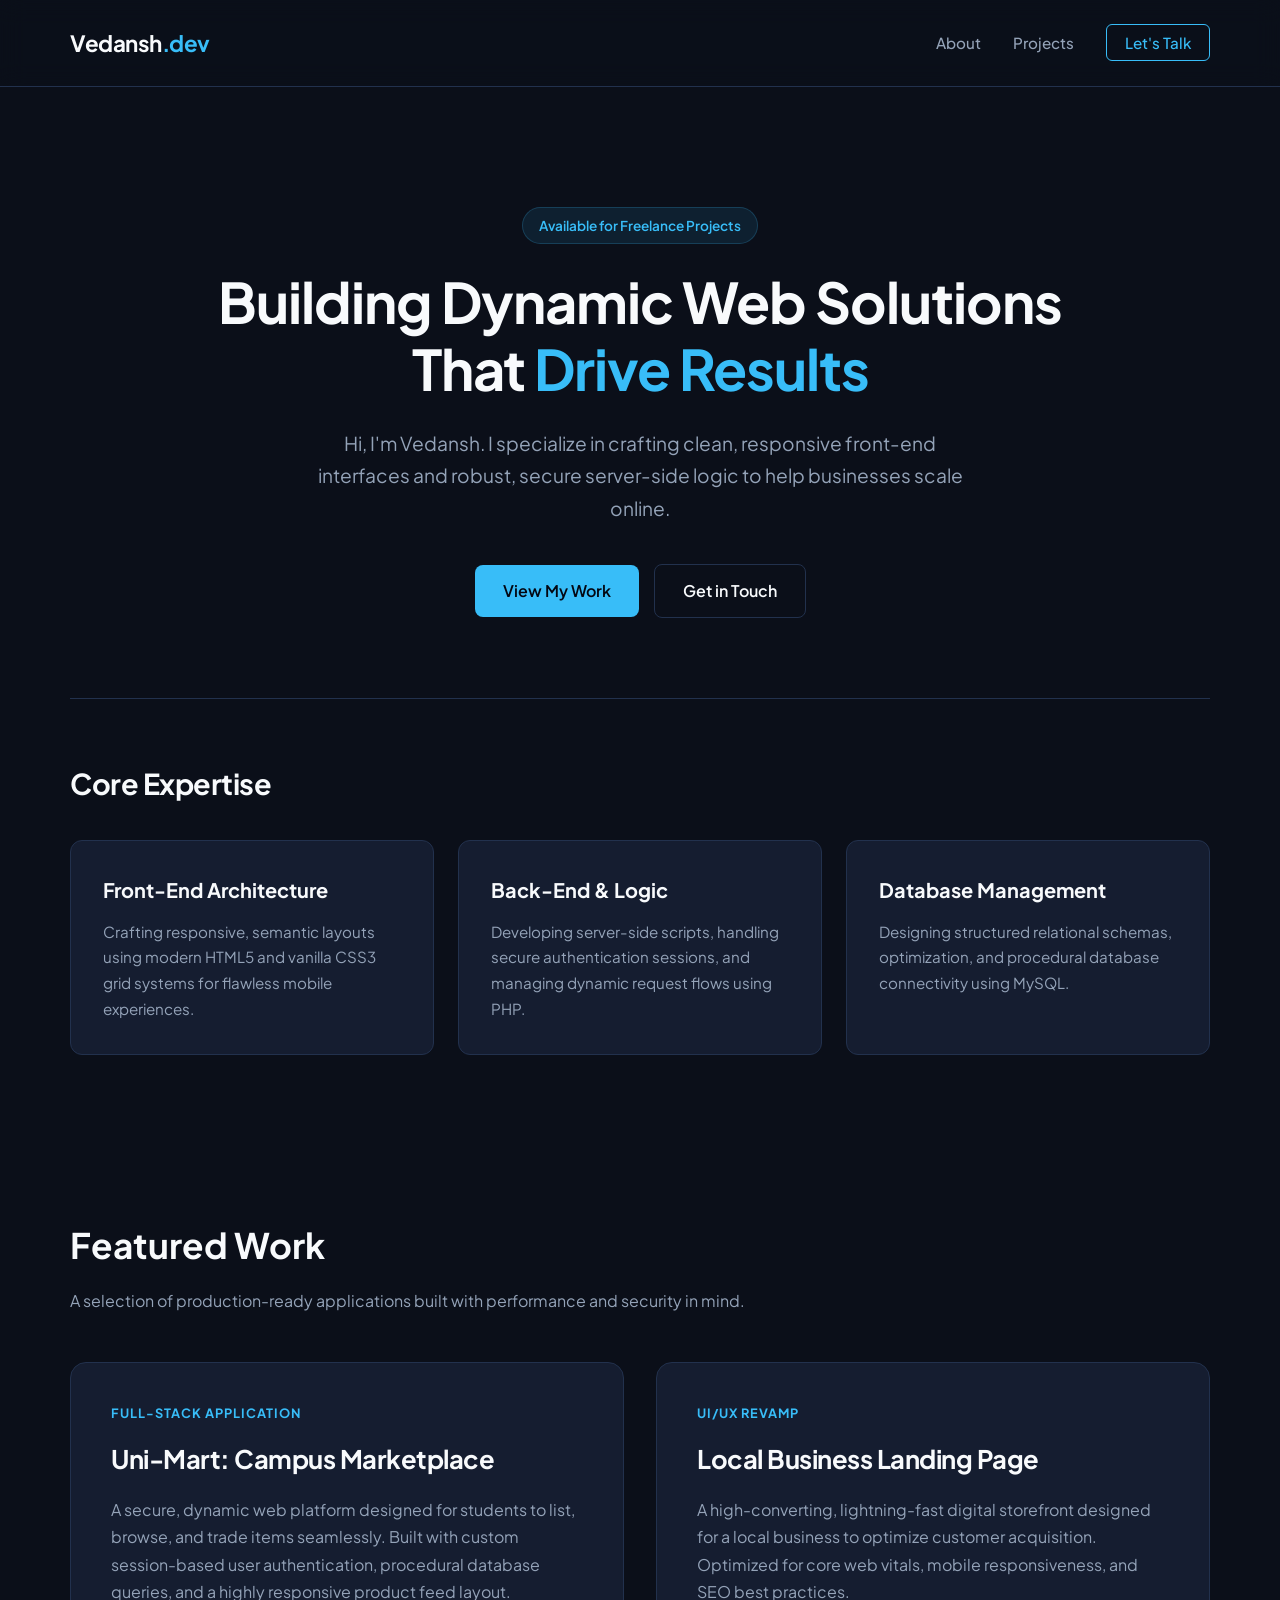
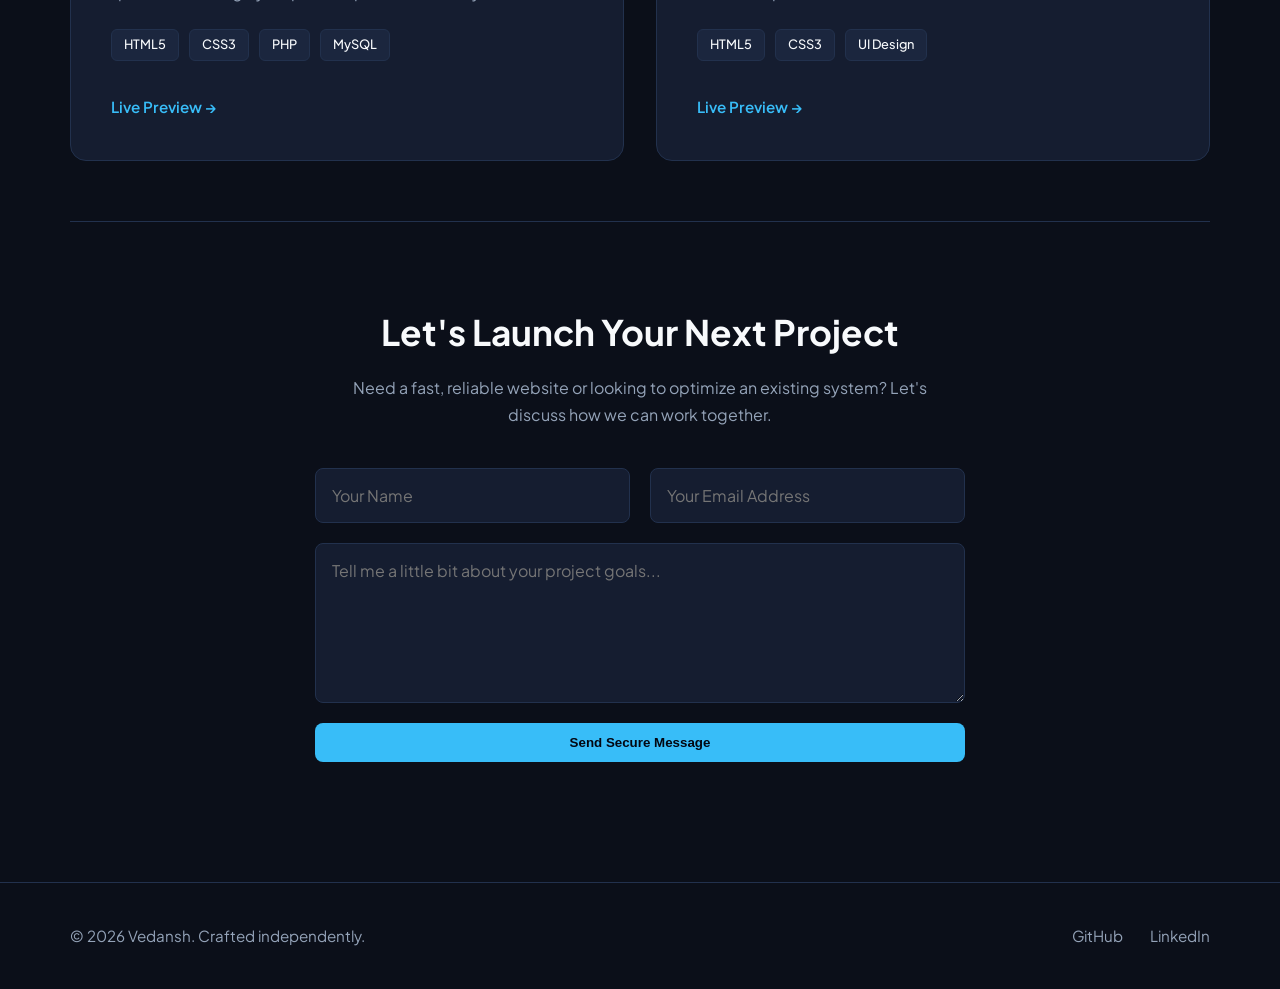
==== Portfolio/index.html @ 3596ebd5 "Initial portfolio commit" ====
<!DOCTYPE html>
<html lang="en">
<head>
    <meta charset="UTF-8">
    <meta name="viewport" content="width=device-width, initial-scale=1.0">
    <title>Vedansh | Full-Stack Web Developer & Freelancer</title>
    <link href="https://fonts.googleapis.com/css2?family=Plus+Jakarta+Sans:wght@400;500;600;700&display=swap" rel="stylesheet">
    <link rel="stylesheet" href="style.css">
</head>
<body>

    <header>
        <nav class="container">
            <div class="logo">Vedansh<span>.dev</span></div>
            <ul class="nav-links">
                <li><a href="#about">About</a></li>
                <li><a href="#projects">Projects</a></li>
                <li><a href="#contact" class="btn-sm">Let's Talk</a></li>
            </ul>
        </nav>
    </header>

    <section class="hero container">
        <div class="hero-badge">Available for Freelance Projects</div>
        <h1>Building Dynamic Web Solutions That <span>Drive Results</span></h1>
        <p>Hi, I'm Vedansh. I specialize in crafting clean, responsive front-end interfaces and robust, secure server-side logic to help businesses scale online.</p>
        <div class="hero-cta">
            <a href="#projects" class="btn">View My Work</a>
            <a href="#contact" class="btn btn-secondary">Get in Touch</a>
        </div>
    </section>

    <section id="about" class="skills-section container">
        <h2>Core Expertise</h2>
        <div class="skills-grid">
            <div class="skill-card">
                <h3>Front-End Architecture</h3>
                <p>Crafting responsive, semantic layouts using modern HTML5 and vanilla CSS3 grid systems for flawless mobile experiences.</p>
            </div>
            <div class="skill-card">
                <h3>Back-End & Logic</h3>
                <p>Developing server-side scripts, handling secure authentication sessions, and managing dynamic request flows using PHP.</p>
            </div>
            <div class="skill-card">
                <h3>Database Management</h3>
                <p>Designing structured relational schemas, optimization, and procedural database connectivity using MySQL.</p>
            </div>
        </div>
    </section>

    <section id="projects" class="projects container">
        <div class="section-header">
            <h2>Featured Work</h2>
            <p>A selection of production-ready applications built with performance and security in mind.</p>
        </div>
        
        <div class="project-grid">
            <div class="project-card">
                <div class="project-info">
                    <span class="project-tag">Full-Stack Application</span>
                    <h3>Uni-Mart: Campus Marketplace</h3>
                    <p>A secure, dynamic web platform designed for students to list, browse, and trade items seamlessly. Built with custom session-based user authentication, procedural database queries, and a highly responsive product feed layout.</p>
                    <div class="tech-stack">
                        <span>HTML5</span><span>CSS3</span><span>PHP</span><span>MySQL</span>
                    </div>
                    <div class="project-links">
                        <a href="#" target="_blank" class="live-link">Live Preview &rarr;</a>
                    </div>
                </div>
            </div>

            <div class="project-card">
                <div class="project-info">
                    <span class="project-tag">UI/UX Revamp</span>
                    <h3>Local Business Landing Page</h3>
                    <p>A high-converting, lightning-fast digital storefront designed for a local business to optimize customer acquisition. Optimized for core web vitals, mobile responsiveness, and SEO best practices.</p>
                    <div class="tech-stack">
                        <span>HTML5</span><span>CSS3</span><span>UI Design</span>
                    </div>
                    <div class="project-links">
                        <a href="#" target="_blank" class="live-link">Live Preview &rarr;</a>
                    </div>
                </div>
            </div>
        </div>
    </section>

    <section id="contact" class="contact container">
        <h2>Let's Launch Your Next Project</h2>
        <p>Need a fast, reliable website or looking to optimize an existing system? Let's discuss how we can work together.</p>
        
        <form action="https://formspree.io/f/your-id-here" method="POST" class="contact-form">
            <div class="form-row">
                <input type="text" name="name" placeholder="Your Name" required>
                <input type="email" name="email" placeholder="Your Email Address" required>
            </div>
            <textarea name="message" rows="6" placeholder="Tell me a little bit about your project goals..." required></textarea>
            <button type="submit" class="btn">Send Secure Message</button>
        </form>
    </section>

    <footer>
        <div class="container footer-content">
            <p>&copy; 2026 Vedansh. Crafted independently.</p>
            <div class="footer-links">
                <a href="#" target="_blank">GitHub</a>
                <a href="#" target="_blank">LinkedIn</a>
            </div>
        </div>
    </footer>

</body>
</html>
---- Portfolio/style.css ----
/* Premium Minimalist Reset & System Typography */
* {
    margin: 0;
    padding: 0;
    box-sizing: border-box;
}

:root {
    --bg-main: #0B0F19;
    --bg-card: #151D30;
    --accent: #38BDF8;
    --accent-hover: #0EA5E9;
    --text-primary: #F8FAFC;
    --text-secondary: #94A3B8;
    --border-color: #22314D;
}

body {
    font-family: 'Plus Jakarta Sans', sans-serif;
    background-color: var(--bg-main);
    color: var(--text-primary);
    line-height: 1.7;
    scroll-behavior: smooth;
    -webkit-font-smoothing: antialiased;
}

.container {
    width: 90%;
    max-width: 1140px;
    margin: 0 auto;
}

/* Header & Structural Navigation */
header {
    padding: 24px 0;
    border-bottom: 1px solid var(--border-color);
    position: sticky;
    top: 0;
    background-color: rgba(11, 15, 25, 0.8);
    backdrop-filter: blur(12px);
    z-index: 100;
}

nav {
    display: flex;
    justify-content: space-between;
    align-items: center;
}

.logo {
    font-size: 1.4rem;
    font-weight: 700;
    letter-spacing: -0.5px;
}

.logo span {
    color: var(--accent);
}

.nav-links {
    display: flex;
    align-items: center;
    gap: 32px;
    list-style: none;
}

.nav-links a {
    color: var(--text-secondary);
    text-decoration: none;
    font-weight: 500;
    font-size: 0.95rem;
    transition: color 0.2s ease;
}

.nav-links a:hover {
    color: var(--text-primary);
}

/* UI Action Buttons */
.btn {
    display: inline-block;
    background-color: var(--accent);
    color: #030712;
    padding: 12px 28px;
    font-weight: 600;
    text-decoration: none;
    border-radius: 8px;
    transition: background-color 0.2s ease, transform 0.2s ease;
    border: none;
    cursor: pointer;
}

.btn:hover {
    background-color: var(--accent-hover);
}

.btn-secondary {
    background-color: transparent;
    color: var(--text-primary);
    border: 1px solid var(--border-color);
    margin-left: 12px;
}

.btn-secondary:hover {
    background-color: rgba(255, 255, 255, 0.05);
}

.btn-sm {
    border: 1px solid var(--accent);
    color: var(--accent) !important;
    padding: 8px 18px;
    border-radius: 6px;
}

.btn-sm:hover {
    background-color: var(--accent);
    color: #030712 !important;
}

/* Modern Hero Section layout */
.hero {
    padding: 120px 0 80px;
    text-align: center;
}

.hero-badge {
    display: inline-block;
    background-color: rgba(56, 189, 248, 0.1);
    color: var(--accent);
    padding: 6px 16px;
    border-radius: 100px;
    font-size: 0.85rem;
    font-weight: 600;
    margin-bottom: 24px;
    border: 1px solid rgba(56, 189, 248, 0.2);
}

.hero h1 {
    font-size: 3.5rem;
    font-weight: 700;
    line-height: 1.2;
    letter-spacing: -1px;
    max-width: 850px;
    margin: 0 auto 24px;
}

.hero h1 span {
    color: var(--accent);
}

.hero p {
    font-size: 1.2rem;
    color: var(--text-secondary);
    max-width: 680px;
    margin: 0 auto 40px;
}

/* Core Expertise / Skills Grid */
.skills-section {
    padding: 60px 0;
    border-top: 1px solid var(--border-color);
}

.skills-section h2 {
    font-size: 1.8rem;
    margin-bottom: 32px;
    letter-spacing: -0.5px;
}

.skills-grid {
    display: grid;
    grid-template-columns: repeat(auto-fit, minmax(300px, 1fr));
    gap: 24px;
}

.skill-card {
    background-color: var(--bg-card);
    border: 1px solid var(--border-color);
    padding: 32px;
    border-radius: 12px;
}

.skill-card h3 {
    font-size: 1.25rem;
    margin-bottom: 12px;
}

.skill-card p {
    color: var(--text-secondary);
    font-size: 0.95rem;
}

/* Projects Showcase Section Layout */
.projects {
    padding: 100px 0 60px;
}

.section-header {
    margin-bottom: 48px;
}

.section-header h2 {
    font-size: 2.2rem;
    margin-bottom: 12px;
}

.section-header p {
    color: var(--text-secondary);
}

.project-grid {
    display: grid;
    grid-template-columns: repeat(auto-fit, minmax(450px, 1fr));
    gap: 32px;
}

.project-card {
    background-color: var(--bg-card);
    border: 1px solid var(--border-color);
    border-radius: 16px;
    overflow: hidden;
    transition: transform 0.2s ease, border-color 0.2s ease;
}

.project-card:hover {
    transform: translateY(-4px);
    border-color: rgba(56, 189, 248, 0.4);
}

.project-info {
    padding: 40px;
}

.project-tag {
    color: var(--accent);
    font-size: 0.8rem;
    font-weight: 700;
    text-transform: uppercase;
    letter-spacing: 1px;
    display: block;
    margin-bottom: 12px;
}

.project-info h3 {
    font-size: 1.6rem;
    margin-bottom: 16px;
    letter-spacing: -0.5px;
}

.project-info p {
    color: var(--text-secondary);
    font-size: 1rem;
    margin-bottom: 24px;
}

.tech-stack {
    display: flex;
    gap: 10px;
    flex-wrap: wrap;
    margin-bottom: 32px;
}

.tech-stack span {
    background-color: rgba(34, 49, 77, 0.5);
    border: 1px solid var(--border-color);
    padding: 4px 12px;
    border-radius: 6px;
    font-size: 0.8rem;
    font-weight: 500;
    color: var(--text-primary);
}

.project-links a {
    color: var(--accent);
    text-decoration: none;
    font-weight: 600;
    font-size: 0.95rem;
}

.project-links a:hover {
    text-decoration: underline;
}

/* Contact Form Segment Layout */
.contact {
    padding: 80px 0 120px;
    text-align: center;
    border-top: 1px solid var(--border-color);
}

.contact h2 {
    font-size: 2.2rem;
    margin-bottom: 12px;
}

.contact p {
    color: var(--text-secondary);
    max-width: 600px;
    margin: 0 auto 40px;
}

.contact-form {
    max-width: 650px;
    margin: 0 auto;
    display: flex;
    flex-direction: column;
    gap: 20px;
}

.form-row {
    display: flex;
    gap: 20px;
}

.contact-form input, .contact-form textarea {
    width: 100%;
    background-color: var(--bg-card);
    border: 1px solid var(--border-color);
    padding: 16px;
    color: var(--text-primary);
    border-radius: 8px;
    font-family: inherit;
    font-size: 1rem;
    transition: border-color 0.2s ease;
}

.contact-form input:focus, .contact-form textarea:focus {
    outline: none;
    border-color: var(--accent);
}

/* Structural Footer Layout */
footer {
    border-top: 1px solid var(--border-color);
    padding: 40px 0;
    color: var(--text-secondary);
    font-size: 0.95rem;
}

.footer-content {
    display: flex;
    justify-content: space-between;
    align-items: center;
}

.footer-links a {
    color: var(--text-secondary);
    text-decoration: none;
    margin-left: 24px;
    transition: color 0.2s ease;
}

.footer-links a:hover {
    color: var(--text-primary);
}

/* Adaptive Breakpoints for Mobile View */
@media (max-width: 768px) {
    .hero h1 { font-size: 2.4rem; }
    .project-grid { grid-template-columns: 1fr; }
    .form-row { flex-direction: column; gap: 20px; }
    .footer-content { flex-direction: column; gap: 16px; text-align: center; }
}
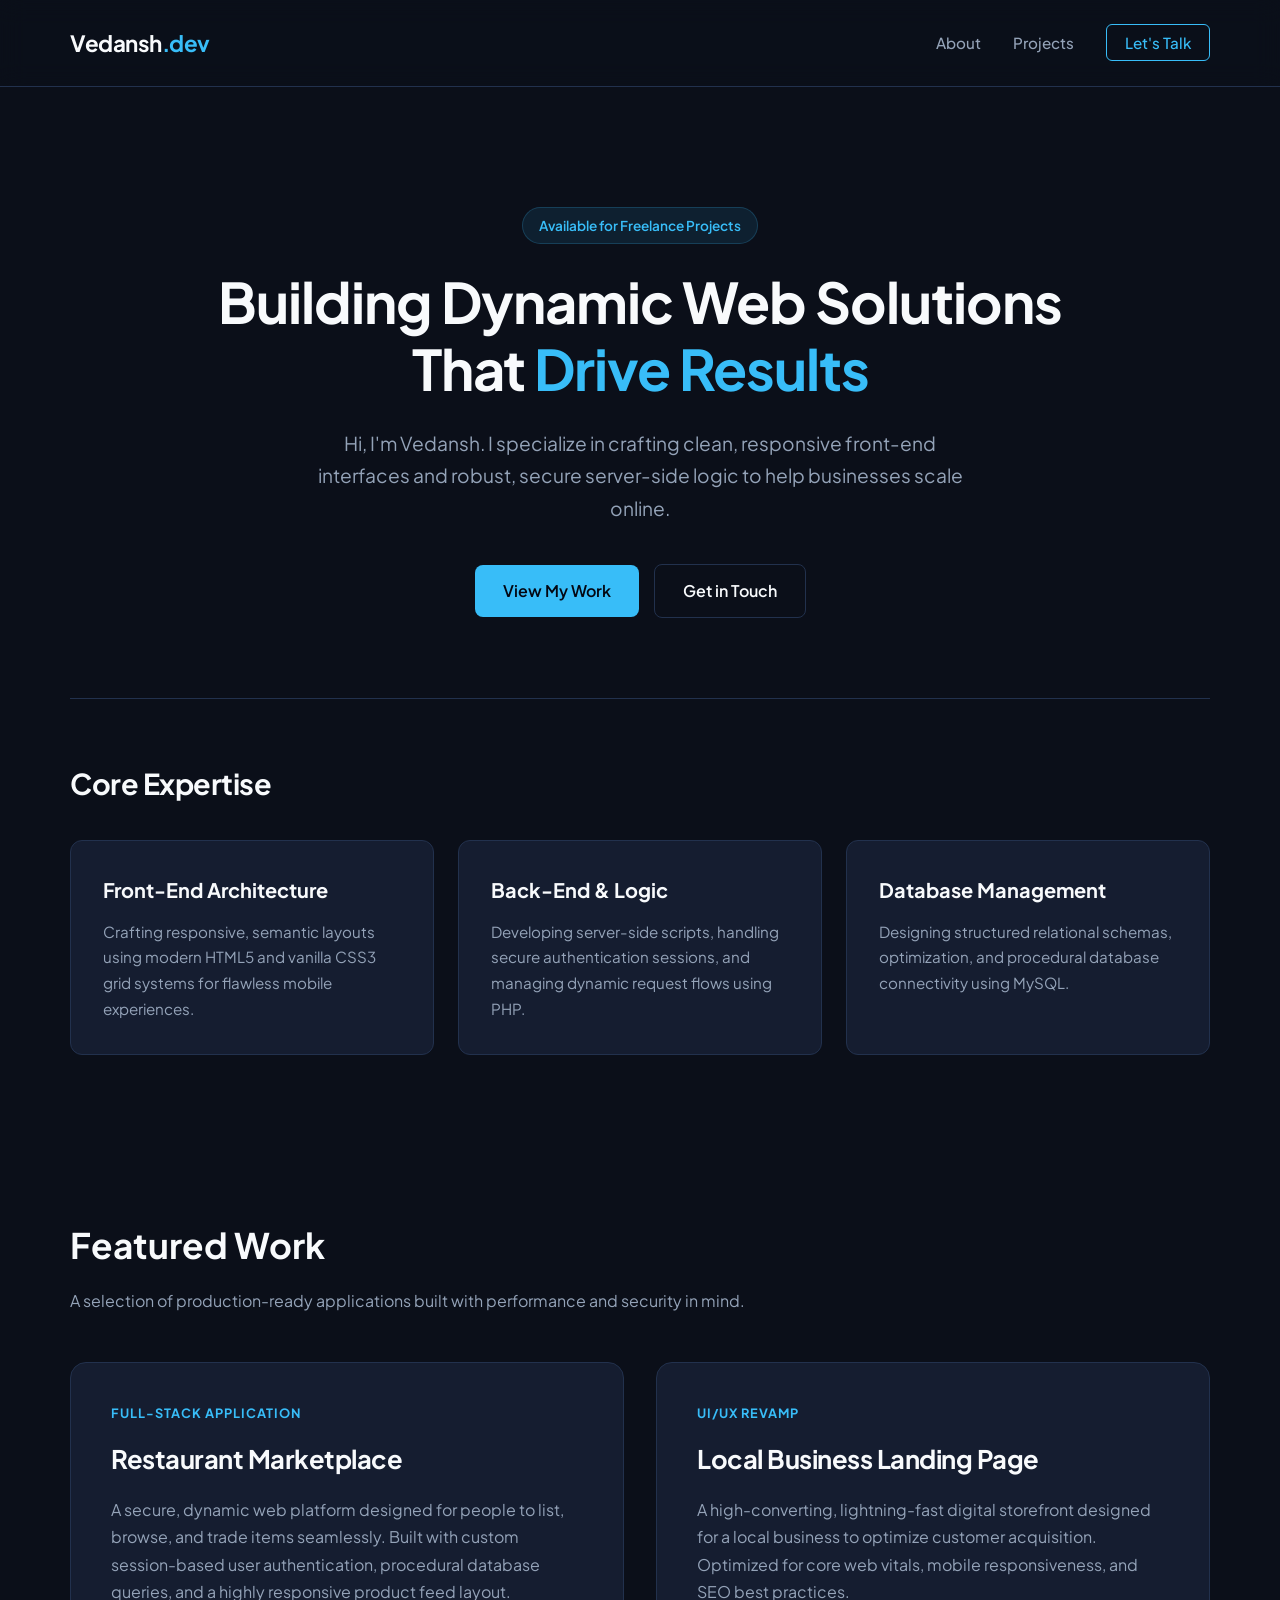
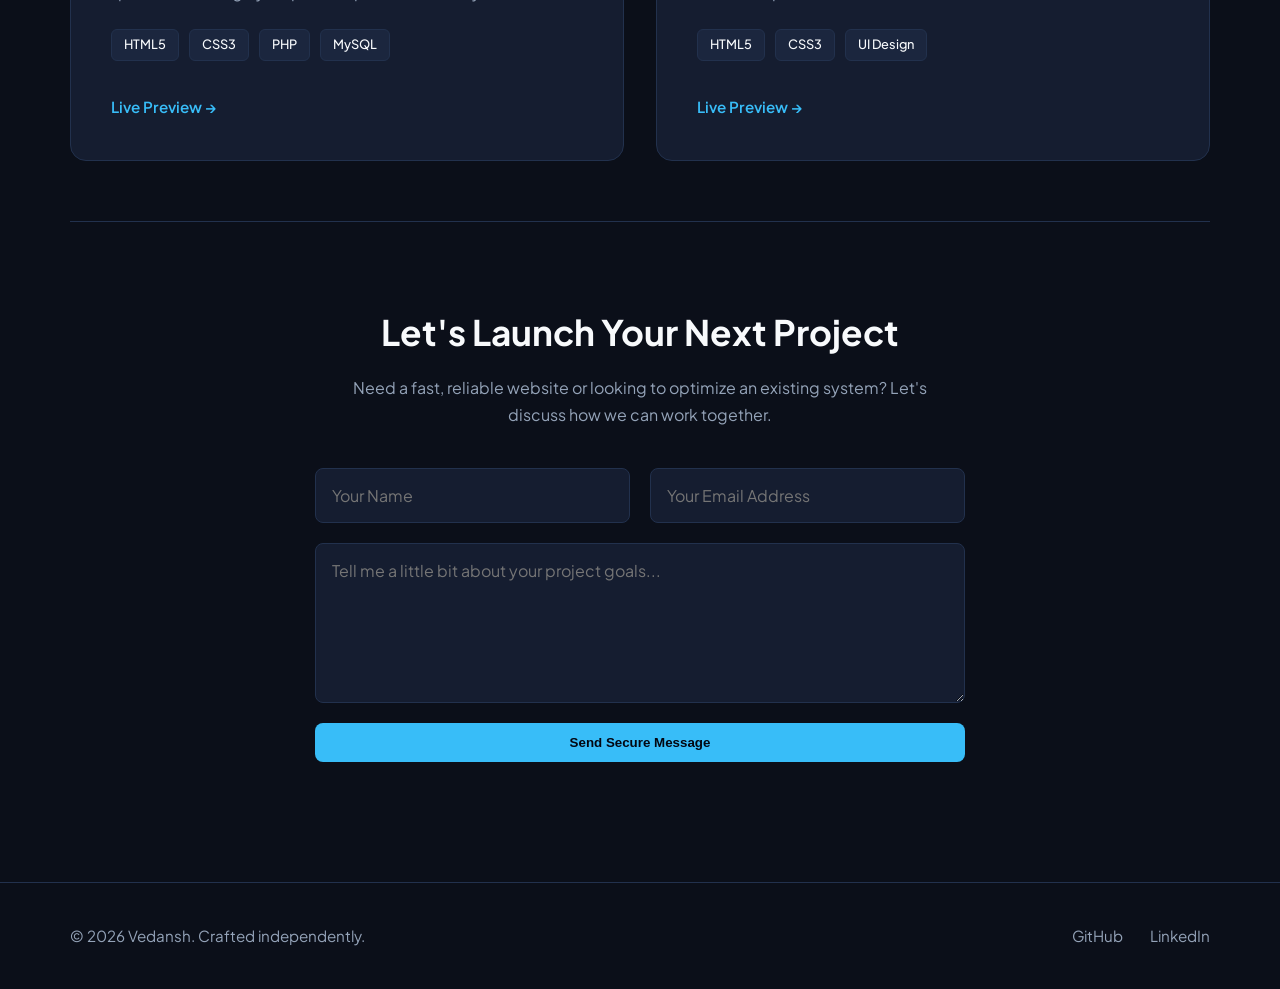
==== commit 0fa8b5bc: "Update index.html" ====
--- a/Portfolio/index.html
+++ b/Portfolio/index.html
@@ -58,13 +58,15 @@
             <div class="project-card">
                 <div class="project-info">
                     <span class="project-tag">Full-Stack Application</span>
-                    <h3>Uni-Mart: Campus Marketplace</h3>
-                    <p>A secure, dynamic web platform designed for students to list, browse, and trade items seamlessly. Built with custom session-based user authentication, procedural database queries, and a highly responsive product feed layout.</p>
+                    <h3> Restaurant Marketplace</h3>
+                    <p>A secure, dynamic web platform designed for people to list, browse, and trade items seamlessly. Built with custom session-based user authentication, procedural database queries, and a highly responsive product feed layout.</p>
                     <div class="tech-stack">
                         <span>HTML5</span><span>CSS3</span><span>PHP</span><span>MySQL</span>
                     </div>
                     <div class="project-links">
-                        <a href="#" target="_blank" class="live-link">Live Preview &rarr;</a>
+                    
+                        <a href="https://yourusername.github.io/restaurant/" target="_blank" class="live-link">Live Preview &rarr;</a>
+
                     </div>
                 </div>
             </div>
@@ -78,7 +80,7 @@
                         <span>HTML5</span><span>CSS3</span><span>UI Design</span>
                     </div>
                     <div class="project-links">
-                        <a href="#" target="_blank" class="live-link">Live Preview &rarr;</a>
+                        <a href="https://yourusername.github.io/bakery/" target="_blank" class="live-link">Live Preview &rarr;</a>
                     </div>
                 </div>
             </div>
@@ -110,4 +112,4 @@
     </footer>
 
 </body>
-</html>+</html>
